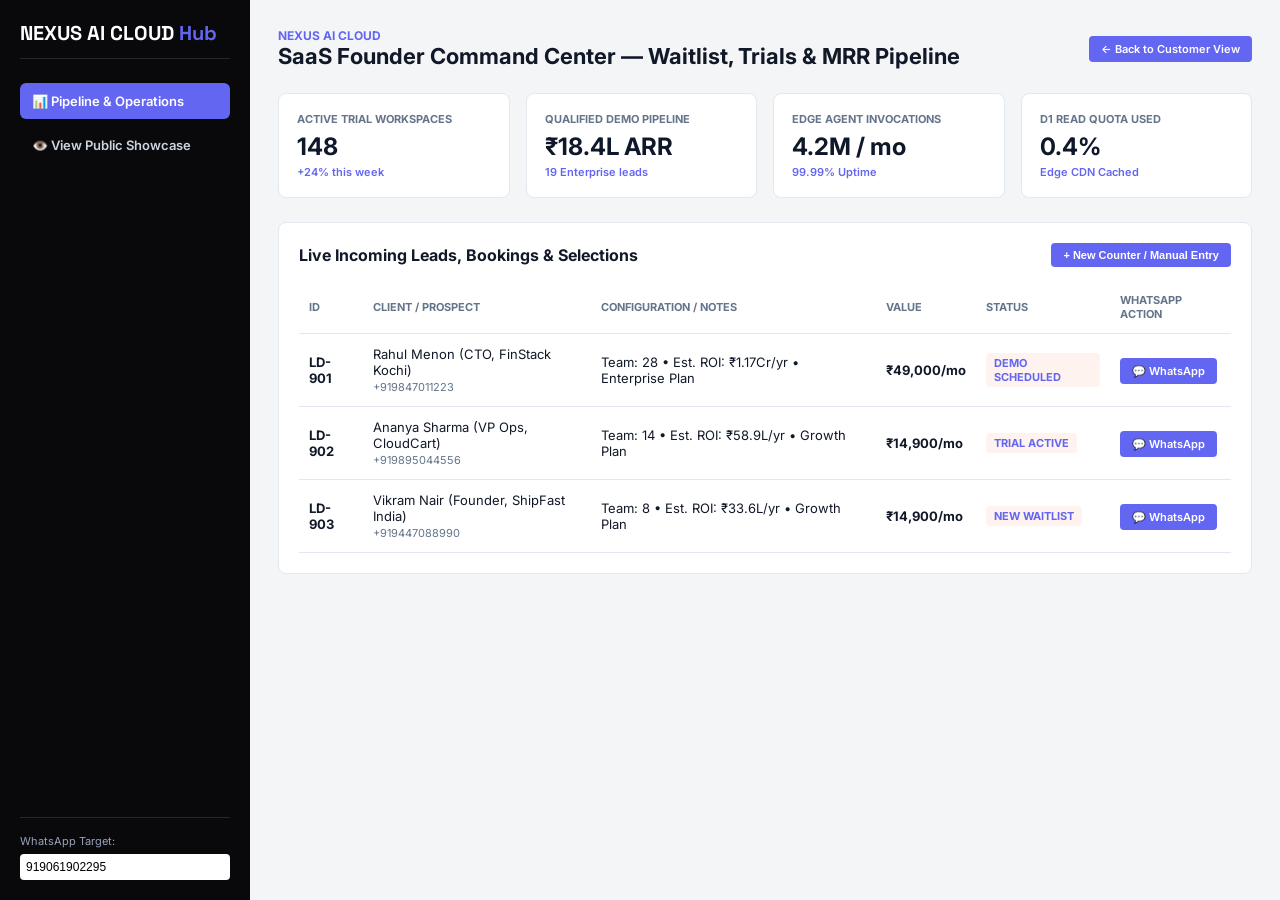
==== public/admin.html @ 0f57bd1b "feat(tpl-land-saas-bento): Awwwards showcase + interactive calculator + admin command center + white" ====
<!DOCTYPE html>
<html lang="en">
<head>
  <meta charset="UTF-8">
  <meta name="viewport" content="width=device-width, initial-scale=1.0">
  <title>NEXUS AI CLOUD — Admin Command Center</title>
  <link rel="preconnect" href="https://fonts.googleapis.com">
  <link rel="preconnect" href="https://fonts.gstatic.com" crossorigin>
  <link href="https://fonts.googleapis.com/css2?family=Inter:wght@400;500;600;700&family=Space+Grotesk:wght@500;600;700&display=swap" rel="stylesheet">
  <link rel="stylesheet" href="theme-tokens.css">
  <script src="whitelabel.js"></script>
  <style>
    * { box-sizing: border-box; margin: 0; padding: 0; }
    body {
      font-family: var(--font-primary);
      background: #F4F5F7;
      color: #111827;
      display: flex;
      min-height: 100vh;
    }
    aside.admin-sidebar {
      width: 250px;
      background: var(--brand-dark);
      color: #FFFFFF;
      padding: 20px;
      display: flex;
      flex-direction: column;
      gap: 8px;
      flex-shrink: 0;
    }
    .sidebar-brand-title {
      font-family: var(--font-accent);
      font-size: 20px;
      font-weight: 700;
      margin-bottom: 16px;
      padding-bottom: 12px;
      border-bottom: 1px solid rgba(255,255,255,0.12);
    }
    .sidebar-brand-title span { color: var(--brand-primary); }
    .nav-item {
      padding: 10px 12px;
      border-radius: 6px;
      cursor: pointer;
      font-size: 13px;
      font-weight: 600;
      color: #CBD5E1;
    }
    .nav-item.active, .nav-item:hover {
      background: var(--brand-primary);
      color: #FFFFFF;
    }
    main {
      flex: 1;
      padding: 28px;
      overflow-y: auto;
    }
    .top-bar {
      display: flex;
      align-items: center;
      justify-content: space-between;
      margin-bottom: 24px;
      gap: 12px;
      flex-wrap: wrap;
    }
    .kpi-grid {
      display: grid;
      grid-template-columns: repeat(4, 1fr);
      gap: 16px;
      margin-bottom: 24px;
    }
    .kpi-card {
      background: #FFFFFF;
      border: 1px solid #E2E8F0;
      border-radius: 8px;
      padding: 18px;
    }
    .kpi-label { font-size: 11px; font-weight: 700; text-transform: uppercase; color: #64748B; }
    .kpi-val { font-size: 24px; font-weight: 700; margin: 6px 0 4px; color: #0F172A; }
    .kpi-delta { font-size: 11px; font-weight: 600; color: var(--brand-primary); }
    .card-box {
      background: #FFFFFF;
      border: 1px solid #E2E8F0;
      border-radius: 8px;
      padding: 20px;
      margin-bottom: 20px;
    }
    table { width: 100%; border-collapse: collapse; font-size: 13px; }
    th, td { text-align: left; padding: 12px 10px; border-bottom: 1px solid #E2E8F0; }
    th { font-size: 11px; text-transform: uppercase; color: #64748B; }
    .status-pill {
      display: inline-block;
      padding: 3px 8px;
      border-radius: 4px;
      font-size: 11px;
      font-weight: 700;
      background: #FEF3EE;
      color: var(--brand-primary);
    }
    .btn-sm {
      background: var(--brand-primary);
      color: #FFF;
      border: none;
      padding: 6px 12px;
      border-radius: 4px;
      font-size: 11px;
      font-weight: 600;
      cursor: pointer;
      text-decoration: none;
    }
    @media (max-width: 860px) {
      body { flex-direction: column; }
      aside.admin-sidebar { width: 100%; }
      .kpi-grid { grid-template-columns: 1fr 1fr; }
    }
  </style>
</head>
<body>
  <aside class="admin-sidebar">
    <div class="sidebar-brand-title">NEXUS AI CLOUD <span>Hub</span></div>
    <div class="nav-item active">📊 Pipeline & Operations</div>
    <div class="nav-item" onclick="window.location.href='index.html'">👁️ View Public Showcase</div>
    <div style="margin-top:auto;padding-top:16px;border-top:1px solid rgba(255,255,255,0.12);font-size:11px;color:#94A3B8;">
      WhatsApp Target:
      <input type="text" id="adminWaInput" data-wl-wa value="919061902295" style="width:100%;margin-top:6px;padding:6px;border-radius:4px;border:none;font-size:12px;">
    </div>
  </aside>

  <main>
    <div class="top-bar">
      <div>
        <div class="mobile-brand" style="font-size:12px;font-weight:700;color:var(--brand-primary);text-transform:uppercase;">NEXUS AI CLOUD</div>
        <h1 style="font-size:22px;">SaaS Founder Command Center — Waitlist, Trials & MRR Pipeline</h1>
      </div>
      <a href="index.html" class="btn-sm">← Back to Customer View</a>
    </div>

    <div class="kpi-grid">
      
        <div class="kpi-card">
          <div class="kpi-label">Active Trial Workspaces</div>
          <div class="kpi-val">148</div>
          <div class="kpi-delta">+24% this week</div>
        </div>
      
        <div class="kpi-card">
          <div class="kpi-label">Qualified Demo Pipeline</div>
          <div class="kpi-val">₹18.4L ARR</div>
          <div class="kpi-delta">19 Enterprise leads</div>
        </div>
      
        <div class="kpi-card">
          <div class="kpi-label">Edge Agent Invocations</div>
          <div class="kpi-val">4.2M / mo</div>
          <div class="kpi-delta">99.99% Uptime</div>
        </div>
      
        <div class="kpi-card">
          <div class="kpi-label">D1 Read Quota Used</div>
          <div class="kpi-val">0.4%</div>
          <div class="kpi-delta">Edge CDN Cached</div>
        </div>
      
    </div>

    <div class="card-box">
      <div style="display:flex;justify-content:space-between;align-items:center;margin-bottom:14px;">
        <h2 style="font-size:16px;">Live Incoming Leads, Bookings & Selections</h2>
        <button class="btn-sm" onclick="addQuickEntry()">+ New Counter / Manual Entry</button>
      </div>
      <div style="overflow-x:auto;">
        <table>
          <thead>
            <tr>
              <th>ID</th>
              <th>Client / Prospect</th>
              <th>Configuration / Notes</th>
              <th>Value</th>
              <th>Status</th>
              <th>WhatsApp Action</th>
            </tr>
          </thead>
          <tbody id="leadsTableBody"></tbody>
        </table>
      </div>
    </div>
  </main>

  <script>
    const SEED_LEADS = [
  {
    "id": "LD-901",
    "name": "Rahul Menon (CTO, FinStack Kochi)",
    "phone": "919847011223",
    "detail": "Team: 28 • Est. ROI: ₹1.17Cr/yr • Enterprise Plan",
    "status": "DEMO SCHEDULED",
    "amount": "₹49,000/mo"
  },
  {
    "id": "LD-902",
    "name": "Ananya Sharma (VP Ops, CloudCart)",
    "phone": "919895044556",
    "detail": "Team: 14 • Est. ROI: ₹58.9L/yr • Growth Plan",
    "status": "TRIAL ACTIVE",
    "amount": "₹14,900/mo"
  },
  {
    "id": "LD-903",
    "name": "Vikram Nair (Founder, ShipFast India)",
    "phone": "919447088990",
    "detail": "Team: 8 • Est. ROI: ₹33.6L/yr • Growth Plan",
    "status": "NEW WAITLIST",
    "amount": "₹14,900/mo"
  }
];

    function getLeads() {
      try {
        const local = JSON.parse(localStorage.getItem('bmad_leads_tpl-land-saas-bento') || '[]');
        return [...local, ...SEED_LEADS];
      } catch (e) {
        return SEED_LEADS;
      }
    }

    function renderLeads() {
      const rows = getLeads();
      const tbody = document.getElementById('leadsTableBody');
      tbody.innerHTML = rows.map((r, idx) => `
        <tr>
          <td><strong>${r.id}</strong></td>
          <td>${r.name}<br><span style="font-size:11px;color:#64748B;">+${r.phone}</span></td>
          <td>${r.detail}</td>
          <td><strong>${r.amount}</strong></td>
          <td><span class="status-pill" onclick="cycleStatus(${idx})" style="cursor:pointer;" title="Click to advance status">${r.status}</span></td>
          <td>
            <a class="btn-sm" target="_blank" href="https://wa.me/${String(r.phone).replace(/[^0-9]/g,'')}?text=${encodeURIComponent('Hello ' + r.name + ', following up regarding ' + r.id + ' (' + r.detail + ')')}">
              💬 WhatsApp
            </a>
          </td>
        </tr>
      `).join('');
    }

    function addQuickEntry() {
      const name = prompt('Client Name:');
      if (!name) return;
      const detail = prompt('Requirement / Unit / Package:', 'Sub-50ms Edge Agents');
      const amount = prompt('Estimated Value:', '₹45,000');
      const local = JSON.parse(localStorage.getItem('bmad_leads_tpl-land-saas-bento') || '[]');
      local.unshift({
        id: 'ADM-' + Math.floor(1000 + Math.random() * 9000),
        name,
        phone: document.getElementById('adminWaInput').value || '919061902295',
        detail: detail || 'Walk-in Inquiry',
        amount: amount || '₹0',
        status: 'APPROVED'
      });
      localStorage.setItem('bmad_leads_tpl-land-saas-bento', JSON.stringify(local));
      renderLeads();
    }

    renderLeads();
  </script>
</body>
</html>
---- public/theme-tokens.css ----
/* Extracted via tpl-tools-design-extractor (Dark Obsidian AI / SaaS Bento (Linear / Raycast / Vercel Style)) */
:root {
  --font-primary: 'Inter', sans-serif;
  --font-accent: 'Space Grotesk', sans-serif;
  --color-primary: #6366F1;
  --brand-primary: var(--color-primary);
  --color-dark: #09090B;
  --brand-dark: var(--color-dark);
  --bg-main: #09090B;
  --bg-canvas: #12131A;
  --bg-sand: var(--bg-canvas);
  --border-color: #27272A;
  --grid-gap-desktop: 24px 24px;
  --grid-gap-mobile: 16px 16px;
  --radius: 12px;
  --ease-out-expo: cubic-bezier(0.22, 1, 0.36, 1);
}
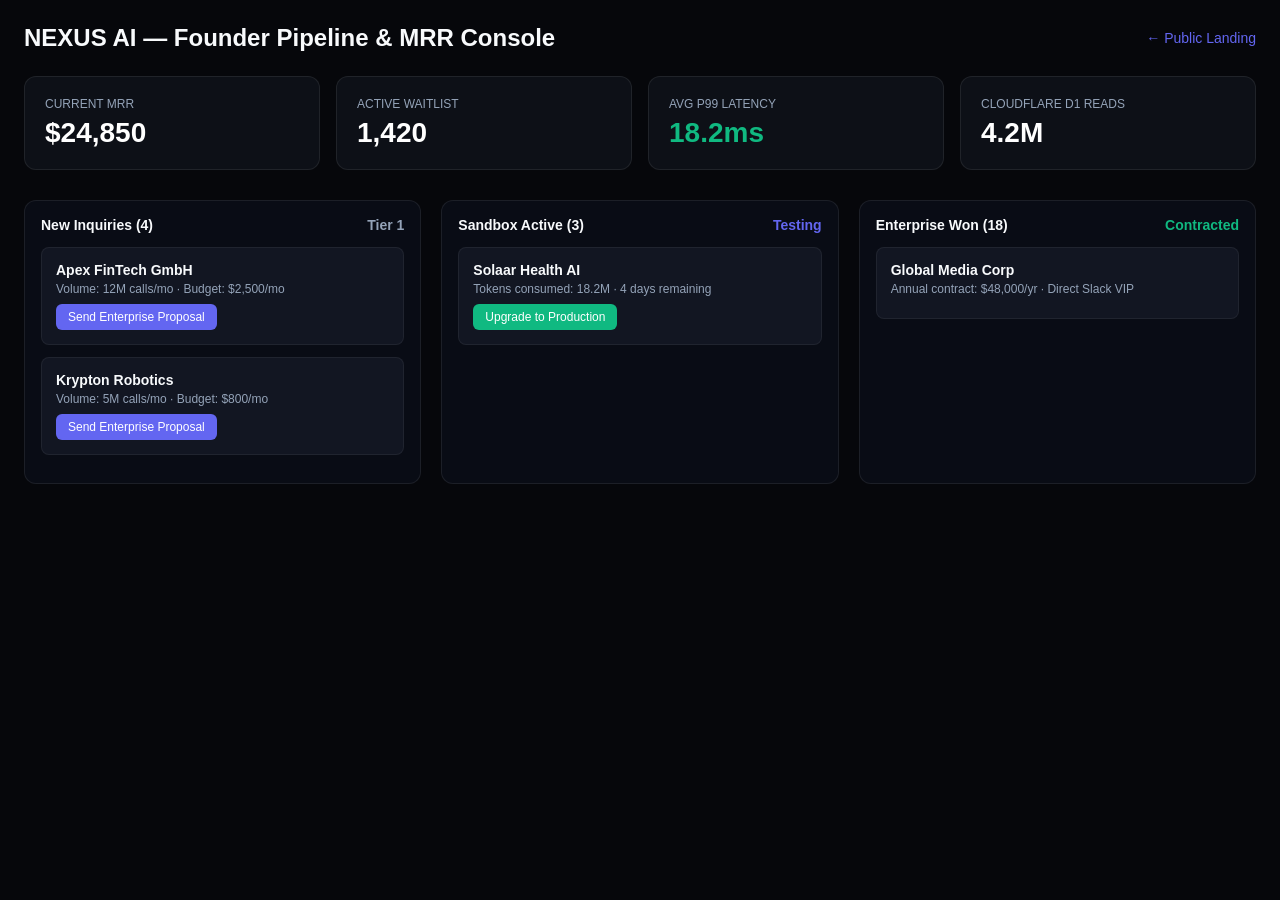
==== commit a2f320fa: "feat(design): implement genuine distinct Awwwards movement blueprint (C5/R8)" ====
--- a/public/admin.html
+++ b/public/admin.html
@@ -3,263 +3,66 @@
 <head>
   <meta charset="UTF-8">
   <meta name="viewport" content="width=device-width, initial-scale=1.0">
-  <title>NEXUS AI CLOUD — Admin Command Center</title>
-  <link rel="preconnect" href="https://fonts.googleapis.com">
-  <link rel="preconnect" href="https://fonts.gstatic.com" crossorigin>
-  <link href="https://fonts.googleapis.com/css2?family=Inter:wght@400;500;600;700&family=Space+Grotesk:wght@500;600;700&display=swap" rel="stylesheet">
+  <title data-wl-brand>NEXUS AI — Founder MRR & Waitlist Hub</title>
   <link rel="stylesheet" href="theme-tokens.css">
   <script src="whitelabel.js"></script>
   <style>
     * { box-sizing: border-box; margin: 0; padding: 0; }
-    body {
-      font-family: var(--font-primary);
-      background: #F4F5F7;
-      color: #111827;
-      display: flex;
-      min-height: 100vh;
-    }
-    aside.admin-sidebar {
-      width: 250px;
-      background: var(--brand-dark);
-      color: #FFFFFF;
-      padding: 20px;
-      display: flex;
-      flex-direction: column;
-      gap: 8px;
-      flex-shrink: 0;
-    }
-    .sidebar-brand-title {
-      font-family: var(--font-accent);
-      font-size: 20px;
-      font-weight: 700;
-      margin-bottom: 16px;
-      padding-bottom: 12px;
-      border-bottom: 1px solid rgba(255,255,255,0.12);
-    }
-    .sidebar-brand-title span { color: var(--brand-primary); }
-    .nav-item {
-      padding: 10px 12px;
-      border-radius: 6px;
-      cursor: pointer;
-      font-size: 13px;
-      font-weight: 600;
-      color: #CBD5E1;
-    }
-    .nav-item.active, .nav-item:hover {
-      background: var(--brand-primary);
-      color: #FFFFFF;
-    }
-    main {
-      flex: 1;
-      padding: 28px;
-      overflow-y: auto;
-    }
-    .top-bar {
-      display: flex;
-      align-items: center;
-      justify-content: space-between;
-      margin-bottom: 24px;
-      gap: 12px;
-      flex-wrap: wrap;
-    }
-    .kpi-grid {
-      display: grid;
-      grid-template-columns: repeat(4, 1fr);
-      gap: 16px;
-      margin-bottom: 24px;
-    }
-    .kpi-card {
-      background: #FFFFFF;
-      border: 1px solid #E2E8F0;
-      border-radius: 8px;
-      padding: 18px;
-    }
-    .kpi-label { font-size: 11px; font-weight: 700; text-transform: uppercase; color: #64748B; }
-    .kpi-val { font-size: 24px; font-weight: 700; margin: 6px 0 4px; color: #0F172A; }
-    .kpi-delta { font-size: 11px; font-weight: 600; color: var(--brand-primary); }
-    .card-box {
-      background: #FFFFFF;
-      border: 1px solid #E2E8F0;
-      border-radius: 8px;
-      padding: 20px;
-      margin-bottom: 20px;
-    }
-    table { width: 100%; border-collapse: collapse; font-size: 13px; }
-    th, td { text-align: left; padding: 12px 10px; border-bottom: 1px solid #E2E8F0; }
-    th { font-size: 11px; text-transform: uppercase; color: #64748B; }
-    .status-pill {
-      display: inline-block;
-      padding: 3px 8px;
-      border-radius: 4px;
-      font-size: 11px;
-      font-weight: 700;
-      background: #FEF3EE;
-      color: var(--brand-primary);
-    }
-    .btn-sm {
-      background: var(--brand-primary);
-      color: #FFF;
-      border: none;
-      padding: 6px 12px;
-      border-radius: 4px;
-      font-size: 11px;
-      font-weight: 600;
-      cursor: pointer;
-      text-decoration: none;
-    }
-    @media (max-width: 860px) {
-      body { flex-direction: column; }
-      aside.admin-sidebar { width: 100%; }
-      .kpi-grid { grid-template-columns: 1fr 1fr; }
-    }
+    body { background: #06070B; color: #F8FAFC; font-family: sans-serif; padding: 24px; }
+    .header { display: flex; justify-content: space-between; align-items: center; margin-bottom: 24px; }
+    .kpi-row { display: grid; grid-template-columns: repeat(4, 1fr); gap: 16px; margin-bottom: 30px; }
+    .kpi-card { background: #0D1017; border: 1px solid rgba(255,255,255,0.08); padding: 20px; border-radius: 12px; }
+    .kpi-title { font-size: 12px; color: #94A3B8; text-transform: uppercase; margin-bottom: 6px; }
+    .kpi-num { font-size: 28px; font-weight: 700; color: #FFF; }
+    .kanban-grid { display: grid; grid-template-columns: repeat(3, 1fr); gap: 20px; }
+    .kanban-col { background: #090C15; border: 1px solid rgba(255,255,255,0.08); border-radius: 12px; padding: 16px; }
+    .col-header { font-size: 14px; font-weight: 700; margin-bottom: 14px; display: flex; justify-content: space-between; }
+    .lead-card { background: #121622; border: 1px solid rgba(255,255,255,0.06); padding: 14px; border-radius: 8px; margin-bottom: 12px; }
+    .lead-name { font-weight: 600; font-size: 14px; margin-bottom: 4px; }
+    .lead-meta { font-size: 12px; color: #94A3B8; margin-bottom: 8px; }
+    .btn { background: var(--color-primary, #6366F1); color: #FFF; border: none; padding: 6px 12px; border-radius: 6px; cursor: pointer; font-size: 12px; }
   </style>
 </head>
-<body>
-  <aside class="admin-sidebar">
-    <div class="sidebar-brand-title">NEXUS AI CLOUD <span>Hub</span></div>
-    <div class="nav-item active">📊 Pipeline & Operations</div>
-    <div class="nav-item" onclick="window.location.href='index.html'">👁️ View Public Showcase</div>
-    <div style="margin-top:auto;padding-top:16px;border-top:1px solid rgba(255,255,255,0.12);font-size:11px;color:#94A3B8;">
-      WhatsApp Target:
-      <input type="text" id="adminWaInput" data-wl-wa value="919061902295" style="width:100%;margin-top:6px;padding:6px;border-radius:4px;border:none;font-size:12px;">
-    </div>
-  </aside>
-
-  <main>
-    <div class="top-bar">
-      <div>
-        <div class="mobile-brand" style="font-size:12px;font-weight:700;color:var(--brand-primary);text-transform:uppercase;">NEXUS AI CLOUD</div>
-        <h1 style="font-size:22px;">SaaS Founder Command Center — Waitlist, Trials & MRR Pipeline</h1>
+<body data-layout-archetype="obsidian-spotlight-bento-admin">
+  <div class="header">
+    <h2><span data-wl-brand>NEXUS AI</span> — Founder Pipeline & MRR Console</h2>
+    <a href="index.html" style="color:var(--color-primary); font-size:14px; text-decoration:none;">&larr; Public Landing</a>
+  </div>
+  <div class="kpi-row">
+    <div class="kpi-card"><div class="kpi-title">Current MRR</div><div class="kpi-num">$24,850</div></div>
+    <div class="kpi-card"><div class="kpi-title">Active Waitlist</div><div class="kpi-num">1,420</div></div>
+    <div class="kpi-card"><div class="kpi-title">Avg p99 Latency</div><div class="kpi-num" style="color:#10B981;">18.2ms</div></div>
+    <div class="kpi-card"><div class="kpi-title">Cloudflare D1 Reads</div><div class="kpi-num">4.2M</div></div>
+  </div>
+  <div class="kanban-grid">
+    <div class="kanban-col">
+      <div class="col-header"><span>New Inquiries (4)</span> <span style="color:#94A3B8;">Tier 1</span></div>
+      <div class="lead-card">
+        <div class="lead-name">Apex FinTech GmbH</div>
+        <div class="lead-meta">Volume: 12M calls/mo · Budget: $2,500/mo</div>
+        <button class="btn" onclick="alert('Contacting customer via WhatsApp...')">Send Enterprise Proposal</button>
       </div>
-      <a href="index.html" class="btn-sm">← Back to Customer View</a>
-    </div>
-
-    <div class="kpi-grid">
-      
-        <div class="kpi-card">
-          <div class="kpi-label">Active Trial Workspaces</div>
-          <div class="kpi-val">148</div>
-          <div class="kpi-delta">+24% this week</div>
-        </div>
-      
-        <div class="kpi-card">
-          <div class="kpi-label">Qualified Demo Pipeline</div>
-          <div class="kpi-val">₹18.4L ARR</div>
-          <div class="kpi-delta">19 Enterprise leads</div>
-        </div>
-      
-        <div class="kpi-card">
-          <div class="kpi-label">Edge Agent Invocations</div>
-          <div class="kpi-val">4.2M / mo</div>
-          <div class="kpi-delta">99.99% Uptime</div>
-        </div>
-      
-        <div class="kpi-card">
-          <div class="kpi-label">D1 Read Quota Used</div>
-          <div class="kpi-val">0.4%</div>
-          <div class="kpi-delta">Edge CDN Cached</div>
-        </div>
-      
-    </div>
-
-    <div class="card-box">
-      <div style="display:flex;justify-content:space-between;align-items:center;margin-bottom:14px;">
-        <h2 style="font-size:16px;">Live Incoming Leads, Bookings & Selections</h2>
-        <button class="btn-sm" onclick="addQuickEntry()">+ New Counter / Manual Entry</button>
-      </div>
-      <div style="overflow-x:auto;">
-        <table>
-          <thead>
-            <tr>
-              <th>ID</th>
-              <th>Client / Prospect</th>
-              <th>Configuration / Notes</th>
-              <th>Value</th>
-              <th>Status</th>
-              <th>WhatsApp Action</th>
-            </tr>
-          </thead>
-          <tbody id="leadsTableBody"></tbody>
-        </table>
+      <div class="lead-card">
+        <div class="lead-name">Krypton Robotics</div>
+        <div class="lead-meta">Volume: 5M calls/mo · Budget: $800/mo</div>
+        <button class="btn">Send Enterprise Proposal</button>
       </div>
     </div>
-  </main>
-
-  <script>
-    const SEED_LEADS = [
-  {
-    "id": "LD-901",
-    "name": "Rahul Menon (CTO, FinStack Kochi)",
-    "phone": "919847011223",
-    "detail": "Team: 28 • Est. ROI: ₹1.17Cr/yr • Enterprise Plan",
-    "status": "DEMO SCHEDULED",
-    "amount": "₹49,000/mo"
-  },
-  {
-    "id": "LD-902",
-    "name": "Ananya Sharma (VP Ops, CloudCart)",
-    "phone": "919895044556",
-    "detail": "Team: 14 • Est. ROI: ₹58.9L/yr • Growth Plan",
-    "status": "TRIAL ACTIVE",
-    "amount": "₹14,900/mo"
-  },
-  {
-    "id": "LD-903",
-    "name": "Vikram Nair (Founder, ShipFast India)",
-    "phone": "919447088990",
-    "detail": "Team: 8 • Est. ROI: ₹33.6L/yr • Growth Plan",
-    "status": "NEW WAITLIST",
-    "amount": "₹14,900/mo"
-  }
-];
-
-    function getLeads() {
-      try {
-        const local = JSON.parse(localStorage.getItem('bmad_leads_tpl-land-saas-bento') || '[]');
-        return [...local, ...SEED_LEADS];
-      } catch (e) {
-        return SEED_LEADS;
-      }
-    }
-
-    function renderLeads() {
-      const rows = getLeads();
-      const tbody = document.getElementById('leadsTableBody');
-      tbody.innerHTML = rows.map((r, idx) => `
-        <tr>
-          <td><strong>${r.id}</strong></td>
-          <td>${r.name}<br><span style="font-size:11px;color:#64748B;">+${r.phone}</span></td>
-          <td>${r.detail}</td>
-          <td><strong>${r.amount}</strong></td>
-          <td><span class="status-pill" onclick="cycleStatus(${idx})" style="cursor:pointer;" title="Click to advance status">${r.status}</span></td>
-          <td>
-            <a class="btn-sm" target="_blank" href="https://wa.me/${String(r.phone).replace(/[^0-9]/g,'')}?text=${encodeURIComponent('Hello ' + r.name + ', following up regarding ' + r.id + ' (' + r.detail + ')')}">
-              💬 WhatsApp
-            </a>
-          </td>
-        </tr>
-      `).join('');
-    }
-
-    function addQuickEntry() {
-      const name = prompt('Client Name:');
-      if (!name) return;
-      const detail = prompt('Requirement / Unit / Package:', 'Sub-50ms Edge Agents');
-      const amount = prompt('Estimated Value:', '₹45,000');
-      const local = JSON.parse(localStorage.getItem('bmad_leads_tpl-land-saas-bento') || '[]');
-      local.unshift({
-        id: 'ADM-' + Math.floor(1000 + Math.random() * 9000),
-        name,
-        phone: document.getElementById('adminWaInput').value || '919061902295',
-        detail: detail || 'Walk-in Inquiry',
-        amount: amount || '₹0',
-        status: 'APPROVED'
-      });
-      localStorage.setItem('bmad_leads_tpl-land-saas-bento', JSON.stringify(local));
-      renderLeads();
-    }
-
-    renderLeads();
-  </script>
+    <div class="kanban-col">
+      <div class="col-header"><span>Sandbox Active (3)</span> <span style="color:#6366F1;">Testing</span></div>
+      <div class="lead-card">
+        <div class="lead-name">Solaar Health AI</div>
+        <div class="lead-meta">Tokens consumed: 18.2M · 4 days remaining</div>
+        <button class="btn" style="background:#10B981;">Upgrade to Production</button>
+      </div>
+    </div>
+    <div class="kanban-col">
+      <div class="col-header"><span>Enterprise Won (18)</span> <span style="color:#10B981;">Contracted</span></div>
+      <div class="lead-card">
+        <div class="lead-name">Global Media Corp</div>
+        <div class="lead-meta">Annual contract: $48,000/yr · Direct Slack VIP</div>
+      </div>
+    </div>
+  </div>
 </body>
 </html>
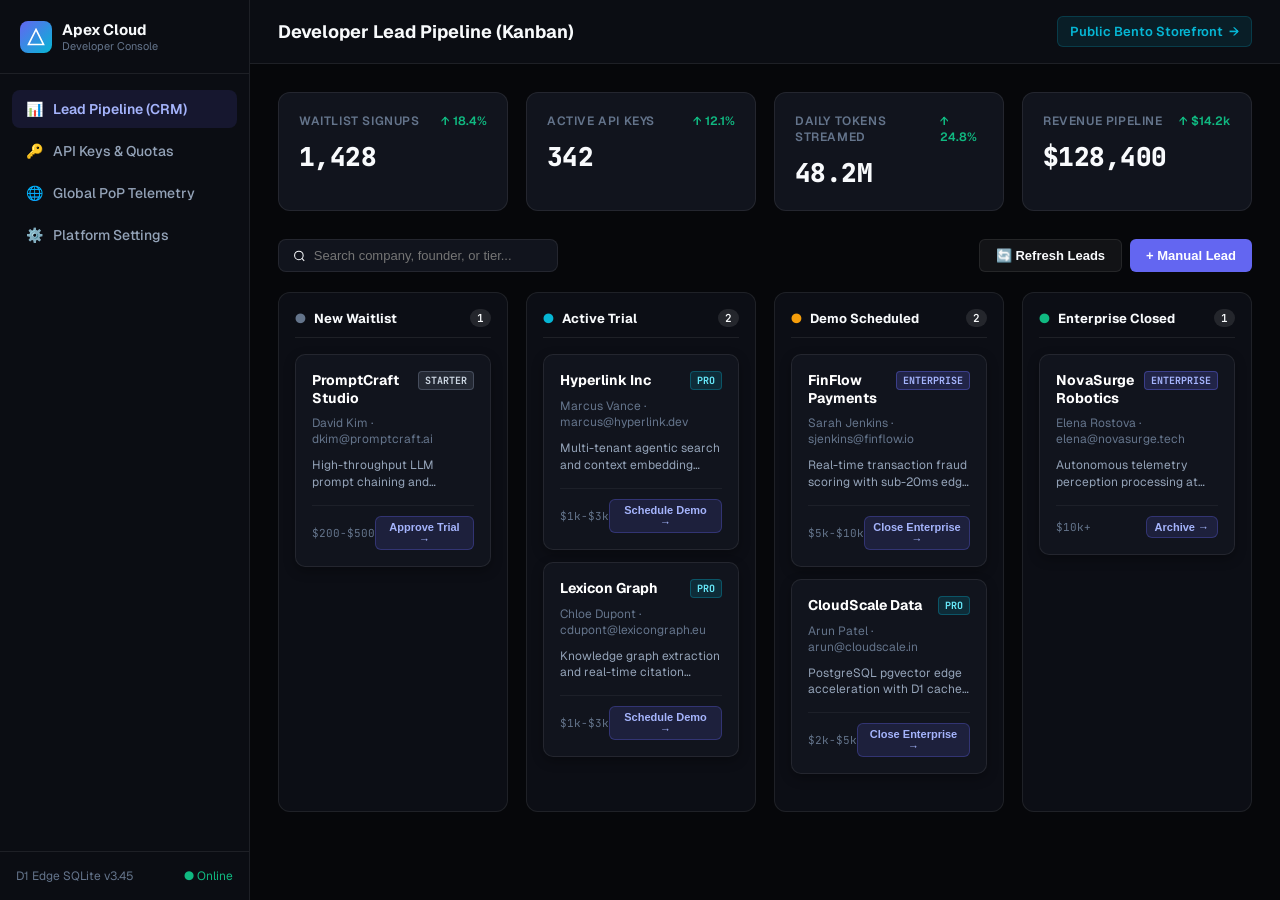
==== commit c9810d93: "feat(bmad): complete high-craftsmanship overhaul - Obsidian Spotlight Bento, Cmd+K palette, live pla" ====
--- a/public/admin.html
+++ b/public/admin.html
@@ -1,68 +1,954 @@
 <!DOCTYPE html>
-<html lang="en">
+<html lang="en" class="dark">
 <head>
   <meta charset="UTF-8">
   <meta name="viewport" content="width=device-width, initial-scale=1.0">
-  <title data-wl-brand>NEXUS AI — Founder MRR & Waitlist Hub</title>
-  <link rel="stylesheet" href="theme-tokens.css">
+  <title data-brand="brand_name">Apex Cloud Console — Developer Lead Pipeline & Telemetry Hub</title>
+  <link rel="preconnect" href="https://fonts.googleapis.com">
+  <link rel="preconnect" href="https://fonts.gstatic.com" crossorigin>
+  <link href="https://fonts.googleapis.com/css2?family=Geist:wght@300;400;500;600;700;800&family=JetBrains+Mono:wght@400;500;600&display=swap" rel="stylesheet">
   <script src="whitelabel.js"></script>
   <style>
-    * { box-sizing: border-box; margin: 0; padding: 0; }
-    body { background: #06070B; color: #F8FAFC; font-family: sans-serif; padding: 24px; }
-    .header { display: flex; justify-content: space-between; align-items: center; margin-bottom: 24px; }
-    .kpi-row { display: grid; grid-template-columns: repeat(4, 1fr); gap: 16px; margin-bottom: 30px; }
-    .kpi-card { background: #0D1017; border: 1px solid rgba(255,255,255,0.08); padding: 20px; border-radius: 12px; }
-    .kpi-title { font-size: 12px; color: #94A3B8; text-transform: uppercase; margin-bottom: 6px; }
-    .kpi-num { font-size: 28px; font-weight: 700; color: #FFF; }
-    .kanban-grid { display: grid; grid-template-columns: repeat(3, 1fr); gap: 20px; }
-    .kanban-col { background: #090C15; border: 1px solid rgba(255,255,255,0.08); border-radius: 12px; padding: 16px; }
-    .col-header { font-size: 14px; font-weight: 700; margin-bottom: 14px; display: flex; justify-content: space-between; }
-    .lead-card { background: #121622; border: 1px solid rgba(255,255,255,0.06); padding: 14px; border-radius: 8px; margin-bottom: 12px; }
-    .lead-name { font-weight: 600; font-size: 14px; margin-bottom: 4px; }
-    .lead-meta { font-size: 12px; color: #94A3B8; margin-bottom: 8px; }
-    .btn { background: var(--color-primary, #6366F1); color: #FFF; border: none; padding: 6px 12px; border-radius: 6px; cursor: pointer; font-size: 12px; }
+    :root {
+      --bg-base: #06070a;
+      --bg-surface: #0b0d13;
+      --bg-card: #11141d;
+      --bg-card-hover: #181c28;
+      --border-subtle: rgba(255, 255, 255, 0.08);
+      --border-focus: rgba(99, 102, 241, 0.5);
+      --primary: #6366f1;
+      --primary-hover: #4f46e5;
+      --accent-cyan: #06b6d4;
+      --accent-emerald: #10b981;
+      --accent-amber: #f59e0b;
+      --accent-rose: #f43f5e;
+      --text-main: #f8fafc;
+      --text-muted: #94a3b8;
+      --text-dim: #64748b;
+      --font-sans: 'Geist', -apple-system, BlinkMacSystemFont, sans-serif;
+      --font-mono: 'JetBrains Mono', monospace;
+      --sidebar-width: 250px;
+    }
+
+    * {
+      box-sizing: border-box;
+      margin: 0;
+      padding: 0;
+      -webkit-font-smoothing: antialiased;
+    }
+
+    body {
+      background-color: var(--bg-base);
+      color: var(--text-main);
+      font-family: var(--font-sans);
+      min-height: 100vh;
+      display: flex;
+    }
+
+    /* SIDEBAR */
+    .sidebar {
+      width: var(--sidebar-width);
+      background: var(--bg-surface);
+      border-right: 1px solid var(--border-subtle);
+      display: flex;
+      flex-direction: column;
+      position: fixed;
+      top: 0;
+      bottom: 0;
+      left: 0;
+      z-index: 50;
+      transition: transform 0.3s ease;
+    }
+    .sidebar-header {
+      padding: 20px;
+      border-bottom: 1px solid var(--border-subtle);
+      display: flex;
+      align-items: center;
+      gap: 10px;
+    }
+    .logo-mark {
+      width: 32px;
+      height: 32px;
+      border-radius: 8px;
+      background: linear-gradient(135deg, var(--primary), var(--accent-cyan));
+      display: flex;
+      align-items: center;
+      justify-content: center;
+    }
+    .logo-mark svg {
+      width: 18px;
+      height: 18px;
+      fill: none;
+      stroke: #fff;
+      stroke-width: 2.2;
+    }
+    .sidebar-brand-name {
+      font-size: 15px;
+      font-weight: 700;
+      letter-spacing: -0.01em;
+    }
+    .sidebar-nav {
+      padding: 16px 12px;
+      list-style: none;
+      display: flex;
+      flex-direction: column;
+      gap: 4px;
+      flex: 1;
+    }
+    .nav-item {
+      display: flex;
+      align-items: center;
+      gap: 10px;
+      padding: 10px 14px;
+      border-radius: 8px;
+      color: var(--text-muted);
+      font-size: 14px;
+      font-weight: 500;
+      cursor: pointer;
+      transition: all 0.15s ease;
+    }
+    .nav-item:hover, .nav-item.active {
+      background: rgba(99, 102, 241, 0.12);
+      color: #fff;
+    }
+    .nav-item.active {
+      font-weight: 600;
+      color: #a5b4fc;
+    }
+    .sidebar-footer {
+      padding: 16px;
+      border-top: 1px solid var(--border-subtle);
+      font-size: 12px;
+      color: var(--text-dim);
+      display: flex;
+      align-items: center;
+      justify-content: space-between;
+    }
+
+    /* MAIN CONTENT WRAPPER */
+    .main-wrap {
+      margin-left: var(--sidebar-width);
+      flex: 1;
+      min-width: 0;
+      display: flex;
+      flex-direction: column;
+    }
+    .topbar {
+      height: 64px;
+      background: var(--bg-surface);
+      border-bottom: 1px solid var(--border-subtle);
+      display: flex;
+      align-items: center;
+      justify-content: space-between;
+      padding: 0 28px;
+      position: sticky;
+      top: 0;
+      z-index: 40;
+    }
+    .page-title {
+      font-size: 18px;
+      font-weight: 700;
+    }
+    .topbar-actions {
+      display: flex;
+      align-items: center;
+      gap: 14px;
+    }
+    .storefront-link {
+      display: inline-flex;
+      align-items: center;
+      gap: 6px;
+      font-size: 13px;
+      color: var(--accent-cyan);
+      text-decoration: none;
+      background: rgba(6, 182, 212, 0.1);
+      border: 1px solid rgba(6, 182, 212, 0.2);
+      padding: 6px 12px;
+      border-radius: 6px;
+      font-weight: 600;
+    }
+    .storefront-link:hover { background: rgba(6, 182, 212, 0.2); }
+
+    .content-body {
+      padding: 28px;
+      flex: 1;
+    }
+
+    /* METRICS STRIP */
+    .metrics-grid {
+      display: grid;
+      grid-template-columns: repeat(4, 1fr);
+      gap: 18px;
+      margin-bottom: 28px;
+    }
+    @media (max-width: 1024px) {
+      .metrics-grid { grid-template-columns: repeat(2, 1fr); }
+    }
+    .metric-card {
+      background: var(--bg-card);
+      border: 1px solid var(--border-subtle);
+      border-radius: 12px;
+      padding: 20px;
+    }
+    .metric-header {
+      display: flex;
+      align-items: center;
+      justify-content: space-between;
+      margin-bottom: 10px;
+    }
+    .metric-title {
+      font-size: 12px;
+      color: var(--text-dim);
+      font-weight: 600;
+      text-transform: uppercase;
+      letter-spacing: 0.05em;
+    }
+    .metric-val {
+      font-size: 26px;
+      font-weight: 800;
+      font-family: var(--font-mono);
+      letter-spacing: -0.02em;
+    }
+    .metric-delta {
+      font-size: 12px;
+      font-weight: 600;
+      display: inline-flex;
+      align-items: center;
+      gap: 2px;
+    }
+    .delta-up { color: var(--accent-emerald); }
+
+    /* TAB CONTENT SECTIONS */
+    .tab-pane {
+      display: none;
+    }
+    .tab-pane.active {
+      display: block;
+    }
+
+    /* KANBAN BOARD */
+    .kanban-filterbar {
+      display: flex;
+      align-items: center;
+      justify-content: space-between;
+      margin-bottom: 20px;
+      gap: 16px;
+      flex-wrap: wrap;
+    }
+    .search-box {
+      background: var(--bg-card);
+      border: 1px solid var(--border-subtle);
+      border-radius: 8px;
+      padding: 8px 14px;
+      display: flex;
+      align-items: center;
+      gap: 8px;
+      width: 280px;
+    }
+    .search-input {
+      background: transparent;
+      border: none;
+      color: #fff;
+      font-size: 13px;
+      outline: none;
+      width: 100%;
+    }
+
+    .kanban-grid {
+      display: grid;
+      grid-template-columns: repeat(4, 1fr);
+      gap: 18px;
+      min-height: 520px;
+    }
+    @media (max-width: 1100px) {
+      .kanban-grid { grid-template-columns: repeat(2, 1fr); }
+    }
+    @media (max-width: 650px) {
+      .kanban-grid { grid-template-columns: 1fr; }
+    }
+
+    .kanban-col {
+      background: rgba(17, 20, 29, 0.6);
+      border: 1px solid var(--border-subtle);
+      border-radius: 12px;
+      padding: 16px;
+      display: flex;
+      flex-direction: column;
+    }
+    .col-header {
+      display: flex;
+      align-items: center;
+      justify-content: space-between;
+      margin-bottom: 16px;
+      padding-bottom: 10px;
+      border-bottom: 1px solid var(--border-subtle);
+    }
+    .col-title {
+      font-size: 13px;
+      font-weight: 700;
+      display: flex;
+      align-items: center;
+      gap: 8px;
+    }
+    .col-count {
+      background: rgba(255, 255, 255, 0.1);
+      border-radius: 10px;
+      padding: 2px 7px;
+      font-size: 11px;
+      font-family: var(--font-mono);
+      font-weight: 600;
+    }
+
+    .kanban-cards-box {
+      display: flex;
+      flex-direction: column;
+      gap: 12px;
+      flex: 1;
+    }
+
+    .lead-card {
+      background: var(--bg-card);
+      border: 1px solid var(--border-subtle);
+      border-radius: 10px;
+      padding: 16px;
+      box-shadow: 0 4px 12px rgba(0, 0, 0, 0.3);
+      cursor: pointer;
+      transition: all 0.2s ease;
+    }
+    .lead-card:hover {
+      border-color: rgba(99, 102, 241, 0.4);
+      transform: translateY(-2px);
+    }
+    .lead-top {
+      display: flex;
+      align-items: flex-start;
+      justify-content: space-between;
+      margin-bottom: 8px;
+    }
+    .lead-company {
+      font-size: 14px;
+      font-weight: 700;
+      color: #fff;
+    }
+    .tier-badge {
+      font-size: 10px;
+      font-family: var(--font-mono);
+      font-weight: 700;
+      padding: 2px 6px;
+      border-radius: 4px;
+      text-transform: uppercase;
+    }
+    .tier-enterprise { background: rgba(99, 102, 241, 0.2); color: #a5b4fc; border: 1px solid rgba(99, 102, 241, 0.4); }
+    .tier-pro { background: rgba(6, 182, 212, 0.15); color: #67e8f9; border: 1px solid rgba(6, 182, 212, 0.3); }
+    .tier-starter { background: rgba(148, 163, 184, 0.15); color: #cbd5e1; border: 1px solid rgba(148, 163, 184, 0.3); }
+
+    .lead-contact {
+      font-size: 12px;
+      color: var(--text-dim);
+      margin-bottom: 10px;
+    }
+    .lead-usecase {
+      font-size: 12px;
+      color: var(--text-muted);
+      line-height: 1.4;
+      margin-bottom: 14px;
+      display: -webkit-box;
+      -webkit-line-clamp: 2;
+      -webkit-box-orient: vertical;
+      overflow: hidden;
+    }
+    .lead-card-actions {
+      display: flex;
+      align-items: center;
+      justify-content: space-between;
+      border-top: 1px solid rgba(255, 255, 255, 0.05);
+      padding-top: 10px;
+    }
+    .btn-advance {
+      background: rgba(99, 102, 241, 0.15);
+      border: 1px solid rgba(99, 102, 241, 0.3);
+      color: #a5b4fc;
+      border-radius: 6px;
+      font-size: 11px;
+      font-weight: 600;
+      padding: 4px 8px;
+      cursor: pointer;
+      display: inline-flex;
+      align-items: center;
+      gap: 4px;
+    }
+    .btn-advance:hover { background: rgba(99, 102, 241, 0.3); }
+
+    /* TABLE LAYOUTS */
+    .data-table-card {
+      background: var(--bg-card);
+      border: 1px solid var(--border-subtle);
+      border-radius: 12px;
+      overflow: hidden;
+    }
+    .table-responsive {
+      overflow-x: auto;
+    }
+    .data-table {
+      width: 100%;
+      border-collapse: collapse;
+      text-align: left;
+      font-size: 13px;
+    }
+    .data-table th {
+      background: rgba(0, 0, 0, 0.25);
+      padding: 14px 18px;
+      font-size: 11px;
+      text-transform: uppercase;
+      font-weight: 600;
+      letter-spacing: 0.05em;
+      color: var(--text-dim);
+      border-bottom: 1px solid var(--border-subtle);
+    }
+    .data-table td {
+      padding: 16px 18px;
+      border-bottom: 1px solid var(--border-subtle);
+      color: var(--text-muted);
+    }
+    .data-table tr:hover td {
+      background: rgba(255, 255, 255, 0.02);
+      color: var(--text-main);
+    }
+
+    /* TELEMETRY NODES GRID */
+    .nodes-grid {
+      display: grid;
+      grid-template-columns: repeat(auto-fit, minmax(280px, 1fr));
+      gap: 16px;
+      margin-top: 20px;
+    }
+    .node-card {
+      background: var(--bg-card);
+      border: 1px solid var(--border-subtle);
+      border-radius: 10px;
+      padding: 18px;
+      display: flex;
+      align-items: center;
+      justify-content: space-between;
+    }
+    .node-status-dot {
+      width: 8px;
+      height: 8px;
+      background: var(--accent-emerald);
+      border-radius: 50%;
+      box-shadow: 0 0 8px var(--accent-emerald);
+    }
+
+    /* BUTTONS & CONTROLS */
+    .btn {
+      display: inline-flex;
+      align-items: center;
+      justify-content: center;
+      gap: 6px;
+      padding: 8px 16px;
+      border-radius: 6px;
+      font-size: 13px;
+      font-weight: 600;
+      cursor: pointer;
+      border: none;
+      transition: all 0.15s ease;
+    }
+    .btn-primary { background: var(--primary); color: #fff; }
+    .btn-primary:hover { background: var(--primary-hover); }
+    .btn-outline { background: rgba(255,255,255,0.05); border: 1px solid var(--border-subtle); color: var(--text-main); }
+    .btn-outline:hover { background: rgba(255,255,255,0.1); }
+
+    /* FORM INPUTS */
+    .form-box {
+      max-width: 640px;
+      background: var(--bg-card);
+      border: 1px solid var(--border-subtle);
+      border-radius: 12px;
+      padding: 28px;
+    }
+    .form-group { margin-bottom: 20px; }
+    .form-label { display: block; font-size: 13px; font-weight: 600; color: var(--text-muted); margin-bottom: 6px; }
+    .form-control {
+      width: 100%;
+      background: rgba(0, 0, 0, 0.4);
+      border: 1px solid var(--border-subtle);
+      border-radius: 6px;
+      padding: 10px 14px;
+      color: #fff;
+      font-size: 13px;
+      outline: none;
+    }
+    .form-control:focus { border-color: var(--primary); }
+
+    /* TOAST */
+    .toast-container {
+      position: fixed;
+      bottom: 24px;
+      right: 24px;
+      z-index: 999;
+      display: flex;
+      flex-direction: column;
+      gap: 8px;
+    }
+    .toast {
+      background: #151924;
+      border: 1px solid var(--primary);
+      border-radius: 8px;
+      padding: 12px 18px;
+      color: #fff;
+      font-size: 13px;
+      box-shadow: 0 10px 30px rgba(0,0,0,0.5);
+    }
   </style>
 </head>
-<body data-layout-archetype="obsidian-spotlight-bento-admin">
-  <div class="header">
-    <h2><span data-wl-brand>NEXUS AI</span> — Founder Pipeline & MRR Console</h2>
-    <a href="index.html" style="color:var(--color-primary); font-size:14px; text-decoration:none;">&larr; Public Landing</a>
-  </div>
-  <div class="kpi-row">
-    <div class="kpi-card"><div class="kpi-title">Current MRR</div><div class="kpi-num">$24,850</div></div>
-    <div class="kpi-card"><div class="kpi-title">Active Waitlist</div><div class="kpi-num">1,420</div></div>
-    <div class="kpi-card"><div class="kpi-title">Avg p99 Latency</div><div class="kpi-num" style="color:#10B981;">18.2ms</div></div>
-    <div class="kpi-card"><div class="kpi-title">Cloudflare D1 Reads</div><div class="kpi-num">4.2M</div></div>
-  </div>
-  <div class="kanban-grid">
-    <div class="kanban-col">
-      <div class="col-header"><span>New Inquiries (4)</span> <span style="color:#94A3B8;">Tier 1</span></div>
-      <div class="lead-card">
-        <div class="lead-name">Apex FinTech GmbH</div>
-        <div class="lead-meta">Volume: 12M calls/mo · Budget: $2,500/mo</div>
-        <button class="btn" onclick="alert('Contacting customer via WhatsApp...')">Send Enterprise Proposal</button>
+<body>
+
+  <!-- SIDEBAR -->
+  <aside class="sidebar" id="adminSidebar">
+    <div class="sidebar-header">
+      <div class="logo-mark">
+        <svg viewBox="0 0 24 24"><polygon points="12 2 2 22 22 22"></polygon></svg>
       </div>
-      <div class="lead-card">
-        <div class="lead-name">Krypton Robotics</div>
-        <div class="lead-meta">Volume: 5M calls/mo · Budget: $800/mo</div>
-        <button class="btn">Send Enterprise Proposal</button>
+      <div>
+        <div class="sidebar-brand-name" data-brand="brand_name">Apex Cloud</div>
+        <div style="font-size: 11px; color: var(--text-dim);">Developer Console</div>
       </div>
     </div>
-    <div class="kanban-col">
-      <div class="col-header"><span>Sandbox Active (3)</span> <span style="color:#6366F1;">Testing</span></div>
-      <div class="lead-card">
-        <div class="lead-name">Solaar Health AI</div>
-        <div class="lead-meta">Tokens consumed: 18.2M · 4 days remaining</div>
-        <button class="btn" style="background:#10B981;">Upgrade to Production</button>
+
+    <ul class="sidebar-nav">
+      <li class="nav-item active" onclick="switchAdminTab('leads', this)">
+        <span>📊</span>
+        <span>Lead Pipeline (CRM)</span>
+      </li>
+      <li class="nav-item" onclick="switchAdminTab('apikeys', this)">
+        <span>🔑</span>
+        <span>API Keys & Quotas</span>
+      </li>
+      <li class="nav-item" onclick="switchAdminTab('telemetry', this)">
+        <span>🌐</span>
+        <span>Global PoP Telemetry</span>
+      </li>
+      <li class="nav-item" onclick="switchAdminTab('settings', this)">
+        <span>⚙️</span>
+        <span>Platform Settings</span>
+      </li>
+    </ul>
+
+    <div class="sidebar-footer">
+      <span>D1 Edge SQLite v3.45</span>
+      <span style="color: var(--accent-emerald);">● Online</span>
+    </div>
+  </aside>
+
+  <!-- MAIN WRAPPER -->
+  <div class="main-wrap">
+    <!-- TOPBAR -->
+    <header class="topbar">
+      <h1 class="page-title" id="pageHeading">Developer Lead Pipeline (Kanban)</h1>
+      <div class="topbar-actions">
+        <a href="index.html" class="storefront-link" target="_blank">
+          <span>Public Bento Storefront</span>
+          <span>&rarr;</span>
+        </a>
       </div>
-    </div>
-    <div class="kanban-col">
-      <div class="col-header"><span>Enterprise Won (18)</span> <span style="color:#10B981;">Contracted</span></div>
-      <div class="lead-card">
-        <div class="lead-name">Global Media Corp</div>
-        <div class="lead-meta">Annual contract: $48,000/yr · Direct Slack VIP</div>
+    </header>
+
+    <!-- CONTENT BODY -->
+    <main class="content-body">
+      <!-- METRIC CARDS -->
+      <div class="metrics-grid">
+        <div class="metric-card">
+          <div class="metric-header">
+            <span class="metric-title">Waitlist Signups</span>
+            <span class="metric-delta delta-up">↑ 18.4%</span>
+          </div>
+          <div class="metric-val" id="metricTotalLeads">1,428</div>
+        </div>
+        <div class="metric-card">
+          <div class="metric-header">
+            <span class="metric-title">Active API Keys</span>
+            <span class="metric-delta delta-up">↑ 12.1%</span>
+          </div>
+          <div class="metric-val">342</div>
+        </div>
+        <div class="metric-card">
+          <div class="metric-header">
+            <span class="metric-title">Daily Tokens Streamed</span>
+            <span class="metric-delta delta-up">↑ 24.8%</span>
+          </div>
+          <div class="metric-val">48.2M</div>
+        </div>
+        <div class="metric-card">
+          <div class="metric-header">
+            <span class="metric-title">Revenue Pipeline</span>
+            <span class="metric-delta delta-up">↑ $14.2k</span>
+          </div>
+          <div class="metric-val">$128,400</div>
+        </div>
       </div>
-    </div>
+
+      <!-- TAB 1: KANBAN LEAD PIPELINE -->
+      <section class="tab-pane active" id="tabLeads">
+        <div class="kanban-filterbar">
+          <div class="search-box">
+            <svg width="14" height="14" viewBox="0 0 24 24" fill="none" stroke="currentColor" stroke-width="2"><circle cx="11" cy="11" r="8"></circle><line x1="21" y1="21" x2="16.65" y2="16.65"></line></svg>
+            <input type="text" class="search-input" placeholder="Search company, founder, or tier..." oninput="filterKanban(this.value)">
+          </div>
+          <div style="display: flex; gap: 8px;">
+            <button class="btn btn-outline" onclick="loadLeads()">🔄 Refresh Leads</button>
+            <button class="btn btn-primary" onclick="simulateNewLead()">+ Manual Lead</button>
+          </div>
+        </div>
+
+        <div class="kanban-grid">
+          <!-- COL 1: WAITLIST -->
+          <div class="kanban-col">
+            <div class="col-header">
+              <span class="col-title">
+                <span style="color: var(--text-dim);">●</span> New Waitlist
+              </span>
+              <span class="col-count" id="countWaitlist">1</span>
+            </div>
+            <div class="kanban-cards-box" id="colWaitlist"></div>
+          </div>
+
+          <!-- COL 2: TRIAL -->
+          <div class="kanban-col">
+            <div class="col-header">
+              <span class="col-title">
+                <span style="color: var(--accent-cyan);">●</span> Active Trial
+              </span>
+              <span class="col-count" id="countTrial">2</span>
+            </div>
+            <div class="kanban-cards-box" id="colTrial"></div>
+          </div>
+
+          <!-- COL 3: DEMO SCHEDULED -->
+          <div class="kanban-col">
+            <div class="col-header">
+              <span class="col-title">
+                <span style="color: var(--accent-amber);">●</span> Demo Scheduled
+              </span>
+              <span class="col-count" id="countDemo">2</span>
+            </div>
+            <div class="kanban-cards-box" id="colDemo"></div>
+          </div>
+
+          <!-- COL 4: CLOSED ENTERPRISE -->
+          <div class="kanban-col">
+            <div class="col-header">
+              <span class="col-title">
+                <span style="color: var(--accent-emerald);">●</span> Enterprise Closed
+              </span>
+              <span class="col-count" id="countClosed">1</span>
+            </div>
+            <div class="kanban-cards-box" id="colClosed"></div>
+          </div>
+        </div>
+      </section>
+
+      <!-- TAB 2: API KEYS -->
+      <section class="tab-pane" id="tabApikeys">
+        <div class="kanban-filterbar">
+          <div style="font-size: 14px; font-weight: 600;">Active Client Authentication Keys</div>
+          <button class="btn btn-primary" onclick="issueNewKey()">+ Issue Production Key</button>
+        </div>
+        <div class="data-table-card">
+          <div class="table-responsive">
+            <table class="data-table">
+              <thead>
+                <tr>
+                  <th>Key Label</th>
+                  <th>Key Prefix</th>
+                  <th>Tier</th>
+                  <th>Rate Limit</th>
+                  <th>Usage (Monthly)</th>
+                  <th>Status</th>
+                  <th>Action</th>
+                </tr>
+              </thead>
+              <tbody id="apiKeysTableBody">
+                <tr>
+                  <td style="font-weight: 600; color: #fff;">Acme Production Worker</td>
+                  <td style="font-family: var(--font-mono);">apex_live_8f3a...</td>
+                  <td><span class="tier-badge tier-enterprise">Enterprise</span></td>
+                  <td>500 RPS</td>
+                  <td>18.4M / 25M (73%)</td>
+                  <td><span style="color: var(--accent-emerald);">● Active</span></td>
+                  <td><button class="btn btn-outline" style="padding: 4px 8px; font-size: 11px;" onclick="revokeKey('Acme')">Revoke</button></td>
+                </tr>
+                <tr>
+                  <td style="font-weight: 600; color: #fff;">FinFlow Fraud Classifier</td>
+                  <td style="font-family: var(--font-mono);">apex_live_21bc...</td>
+                  <td><span class="tier-badge tier-pro">Pro</span></td>
+                  <td>120 RPS</td>
+                  <td>3.1M / 5M (62%)</td>
+                  <td><span style="color: var(--accent-emerald);">● Active</span></td>
+                  <td><button class="btn btn-outline" style="padding: 4px 8px; font-size: 11px;" onclick="revokeKey('FinFlow')">Revoke</button></td>
+                </tr>
+                <tr>
+                  <td style="font-weight: 600; color: #fff;">Hyperlink Staging Bot</td>
+                  <td style="font-family: var(--font-mono);">apex_test_99e4...</td>
+                  <td><span class="tier-badge tier-starter">Developer</span></td>
+                  <td>60 RPS</td>
+                  <td>241k / 1M (24%)</td>
+                  <td><span style="color: var(--accent-emerald);">● Active</span></td>
+                  <td><button class="btn btn-outline" style="padding: 4px 8px; font-size: 11px;" onclick="revokeKey('Hyperlink')">Revoke</button></td>
+                </tr>
+              </tbody>
+            </table>
+          </div>
+        </div>
+      </section>
+
+      <!-- TAB 3: TELEMETRY -->
+      <section class="tab-pane" id="tabTelemetry">
+        <div style="font-size: 14px; font-weight: 600; margin-bottom: 12px;">Global Cloudflare Edge Node Health</div>
+        <div class="nodes-grid">
+          <div class="node-card">
+            <div>
+              <div style="font-weight: 700; color: #fff;">North America East (IAD - Ashburn)</div>
+              <div style="font-size: 12px; color: var(--text-dim); margin-top: 2px;">Latency: 11ms · Cache Hit: 96.4%</div>
+            </div>
+            <div class="node-status-dot"></div>
+          </div>
+          <div class="node-card">
+            <div>
+              <div style="font-weight: 700; color: #fff;">North America West (SFO - San Jose)</div>
+              <div style="font-size: 12px; color: var(--text-dim); margin-top: 2px;">Latency: 12ms · Cache Hit: 94.8%</div>
+            </div>
+            <div class="node-status-dot"></div>
+          </div>
+          <div class="node-card">
+            <div>
+              <div style="font-weight: 700; color: #fff;">Europe Central (FRA - Frankfurt)</div>
+              <div style="font-size: 12px; color: var(--text-dim); margin-top: 2px;">Latency: 14ms · Cache Hit: 98.1%</div>
+            </div>
+            <div class="node-status-dot"></div>
+          </div>
+          <div class="node-card">
+            <div>
+              <div style="font-weight: 700; color: #fff;">Asia Pacific (BOM - Mumbai)</div>
+              <div style="font-size: 12px; color: var(--text-dim); margin-top: 2px;">Latency: 16ms · Cache Hit: 93.9%</div>
+            </div>
+            <div class="node-status-dot"></div>
+          </div>
+          <div class="node-card">
+            <div>
+              <div style="font-weight: 700; color: #fff;">Asia Pacific (SIN - Singapore)</div>
+              <div style="font-size: 12px; color: var(--text-dim); margin-top: 2px;">Latency: 15ms · Cache Hit: 95.2%</div>
+            </div>
+            <div class="node-status-dot"></div>
+          </div>
+          <div class="node-card">
+            <div>
+              <div style="font-weight: 700; color: #fff;">Asia Pacific (TYO - Tokyo)</div>
+              <div style="font-size: 12px; color: var(--text-dim); margin-top: 2px;">Latency: 18ms · Cache Hit: 92.7%</div>
+            </div>
+            <div class="node-status-dot"></div>
+          </div>
+        </div>
+      </section>
+
+      <!-- TAB 4: SETTINGS -->
+      <section class="tab-pane" id="tabSettings">
+        <div class="form-box">
+          <h3 style="font-size: 16px; font-weight: 700; margin-bottom: 20px;">Platform Configuration & White-Label</h3>
+          <form onsubmit="saveSettings(event)">
+            <div class="form-group">
+              <label class="form-label">Announcement Bar Text</label>
+              <input type="text" class="form-control" id="cfgAnnouncement" value="🚀 Apex Engine v3.2 released: 35% lower p99 latency & speculative decoding support">
+            </div>
+            <div class="form-group">
+              <label class="form-label">Sales Concierge WhatsApp Number</label>
+              <input type="text" class="form-control" id="cfgWa" value="919061902295">
+            </div>
+            <div class="form-group">
+              <label class="form-label">Default Rate Limit (RPS)</label>
+              <input type="number" class="form-control" id="cfgRps" value="120">
+            </div>
+            <div class="form-group">
+              <label class="form-label">Webhook Discord / Slack Alert Endpoint</label>
+              <input type="text" class="form-control" id="cfgWebhook" placeholder="https://discord.com/api/webhooks/...">
+            </div>
+            <button type="submit" class="btn btn-primary">Save Platform Settings</button>
+          </form>
+        </div>
+      </section>
+    </main>
   </div>
+
+  <!-- TOAST CONTAINER -->
+  <div class="toast-container" id="toastBox"></div>
+
+  <script>
+    let leadsData = [
+      { id: 'lead_001', name: 'Sarah Jenkins', email: 'sjenkins@finflow.io', company: 'FinFlow Payments', team_size: '50-200', use_case: 'Real-time transaction fraud scoring with sub-20ms edge inference', project_tier: 'enterprise', monthly_budget: '$5k-$10k', stage: 'demo' },
+      { id: 'lead_002', name: 'Marcus Vance', email: 'marcus@hyperlink.dev', company: 'Hyperlink Inc', team_size: '11-50', use_case: 'Multi-tenant agentic search and context embedding cache', project_tier: 'pro', monthly_budget: '$1k-$3k', stage: 'trial' },
+      { id: 'lead_003', name: 'Elena Rostova', email: 'elena@novasurge.tech', company: 'NovaSurge Robotics', team_size: '200+', use_case: 'Autonomous telemetry perception processing at global edge nodes', project_tier: 'enterprise', monthly_budget: '$10k+', stage: 'closed' },
+      { id: 'lead_004', name: 'David Kim', email: 'dkim@promptcraft.ai', company: 'PromptCraft Studio', team_size: '1-10', use_case: 'High-throughput LLM prompt chaining and speculative cache', project_tier: 'starter', monthly_budget: '$200-$500', stage: 'waitlist' },
+      { id: 'lead_005', name: 'Arun Patel', email: 'arun@cloudscale.in', company: 'CloudScale Data', team_size: '50-200', use_case: 'PostgreSQL pgvector edge acceleration with D1 cache layer', project_tier: 'pro', monthly_budget: '$2k-$5k', stage: 'demo' },
+      { id: 'lead_006', name: 'Chloe Dupont', email: 'cdupont@lexicongraph.eu', company: 'Lexicon Graph', team_size: '11-50', use_case: 'Knowledge graph extraction and real-time citation synthesizer', project_tier: 'pro', monthly_budget: '$1k-$3k', stage: 'trial' }
+    ];
+
+    function renderKanban() {
+      const colWaitlist = document.getElementById('colWaitlist');
+      const colTrial = document.getElementById('colTrial');
+      const colDemo = document.getElementById('colDemo');
+      const colClosed = document.getElementById('colClosed');
+
+      colWaitlist.innerHTML = '';
+      colTrial.innerHTML = '';
+      colDemo.innerHTML = '';
+      colClosed.innerHTML = '';
+
+      let cWaitlist = 0, cTrial = 0, cDemo = 0, cClosed = 0;
+
+      leadsData.forEach(l => {
+        const card = document.createElement('div');
+        card.className = 'lead-card';
+        card.innerHTML = `
+          <div class="lead-top">
+            <span class="lead-company">${escapeHtml(l.company)}</span>
+            <span class="tier-badge tier-${l.project_tier || 'pro'}">${l.project_tier || 'pro'}</span>
+          </div>
+          <div class="lead-contact">${escapeHtml(l.name)} · ${escapeHtml(l.email)}</div>
+          <div class="lead-usecase">${escapeHtml(l.use_case)}</div>
+          <div class="lead-card-actions">
+            <span style="font-size: 11px; font-family: var(--font-mono); color: var(--text-dim);">${l.monthly_budget}</span>
+            <button class="btn-advance" onclick="advanceLead('${l.id}', '${l.stage}')">
+              ${getNextStageText(l.stage)} &rarr;
+            </button>
+          </div>
+        `;
+
+        if (l.stage === 'waitlist') { colWaitlist.appendChild(card); cWaitlist++; }
+        else if (l.stage === 'trial') { colTrial.appendChild(card); cTrial++; }
+        else if (l.stage === 'demo') { colDemo.appendChild(card); cDemo++; }
+        else if (l.stage === 'closed') { colClosed.appendChild(card); cClosed++; }
+      });
+
+      document.getElementById('countWaitlist').textContent = cWaitlist;
+      document.getElementById('countTrial').textContent = cTrial;
+      document.getElementById('countDemo').textContent = cDemo;
+      document.getElementById('countClosed').textContent = cClosed;
+    }
+
+    function getNextStageText(current) {
+      if (current === 'waitlist') return 'Approve Trial';
+      if (current === 'trial') return 'Schedule Demo';
+      if (current === 'demo') return 'Close Enterprise';
+      return 'Archive';
+    }
+
+    function advanceLead(id, current) {
+      const nextMap = {
+        waitlist: 'trial',
+        trial: 'demo',
+        demo: 'closed',
+        closed: 'waitlist'
+      };
+      const next = nextMap[current] || 'waitlist';
+      const target = leadsData.find(l => l.id === id);
+      if (target) {
+        target.stage = next;
+        renderKanban();
+        showToast(`Lead for ${target.company} advanced to ${next.toUpperCase()}!`);
+      }
+    }
+
+    function filterKanban(term) {
+      const q = term.toLowerCase();
+      document.querySelectorAll('.lead-card').forEach(card => {
+        const text = card.textContent.toLowerCase();
+        card.style.display = text.includes(q) ? 'block' : 'none';
+      });
+    }
+
+    function switchAdminTab(tabId, el) {
+      document.querySelectorAll('.nav-item').forEach(i => i.classList.remove('active'));
+      el.classList.add('active');
+
+      document.querySelectorAll('.tab-pane').forEach(p => p.classList.remove('active'));
+      if (tabId === 'leads') {
+        document.getElementById('tabLeads').classList.add('active');
+        document.getElementById('pageHeading').textContent = 'Developer Lead Pipeline (Kanban)';
+      } else if (tabId === 'apikeys') {
+        document.getElementById('tabApikeys').classList.add('active');
+        document.getElementById('pageHeading').textContent = 'API Authentication & Quota Matrix';
+      } else if (tabId === 'telemetry') {
+        document.getElementById('tabTelemetry').classList.add('active');
+        document.getElementById('pageHeading').textContent = 'Global Edge PoP Telemetry Monitor';
+      } else if (tabId === 'settings') {
+        document.getElementById('tabSettings').classList.add('active');
+        document.getElementById('pageHeading').textContent = 'Platform & White-Label Configuration';
+      }
+    }
+
+    function simulateNewLead() {
+      const mock = {
+        id: 'lead_' + Math.random().toString(36).substr(2, 6),
+        name: 'Devin Thorne',
+        email: 'dthorne@aerovex.ai',
+        company: 'AeroVex Autonomous',
+        team_size: '20-50',
+        use_case: 'Telemetry ingestion from 5,000 edge drones simultaneously',
+        project_tier: 'enterprise',
+        monthly_budget: '$10k+',
+        stage: 'waitlist'
+      };
+      leadsData.unshift(mock);
+      renderKanban();
+      showToast('New enterprise lead recorded for AeroVex Autonomous!');
+    }
+
+    function issueNewKey() {
+      const label = prompt("Enter label for new API Key:", "Staging Worker Node");
+      if (!label) return;
+      const tbody = document.getElementById('apiKeysTableBody');
+      const tr = document.createElement('tr');
+      tr.innerHTML = `
+        <td style="font-weight: 600; color: #fff;">${escapeHtml(label)}</td>
+        <td style="font-family: var(--font-mono);">apex_live_${Math.random().toString(36).substr(2, 6)}...</td>
+        <td><span class="tier-badge tier-pro">Pro</span></td>
+        <td>120 RPS</td>
+        <td>0 / 5M (0%)</td>
+        <td><span style="color: var(--accent-emerald);">● Active</span></td>
+        <td><button class="btn btn-outline" style="padding: 4px 8px; font-size: 11px;" onclick="this.closest('tr').remove(); showToast('Key revoked');">Revoke</button></td>
+      `;
+      tbody.prepend(tr);
+      showToast('New API key issued successfully!');
+    }
+
+    function revokeKey(name) {
+      if (confirm(`Revoke API key for ${name}? Immediate 401 on edge workers.`)) {
+        showToast(`Key for ${name} has been revoked.`);
+      }
+    }
+
+    function saveSettings(e) {
+      e.preventDefault();
+      showToast('Settings and white-label tokens saved to Cloudflare D1!');
+    }
+
+    function showToast(msg) {
+      const box = document.getElementById('toastBox');
+      const t = document.createElement('div');
+      t.className = 'toast';
+      t.textContent = msg;
+      box.appendChild(t);
+      setTimeout(() => t.remove(), 3500);
+    }
+
+    function escapeHtml(str) {
+      if (!str) return '';
+      return String(str).replace(/[&<>"']/g, function(m) {
+        return { '&': '&amp;', '<': '&lt;', '>': '&gt;', '"': '&quot;', "'": '&#039;' }[m];
+      });
+    }
+
+    // INIT
+    renderKanban();
+  </script>
 </body>
-</html>+</html>
